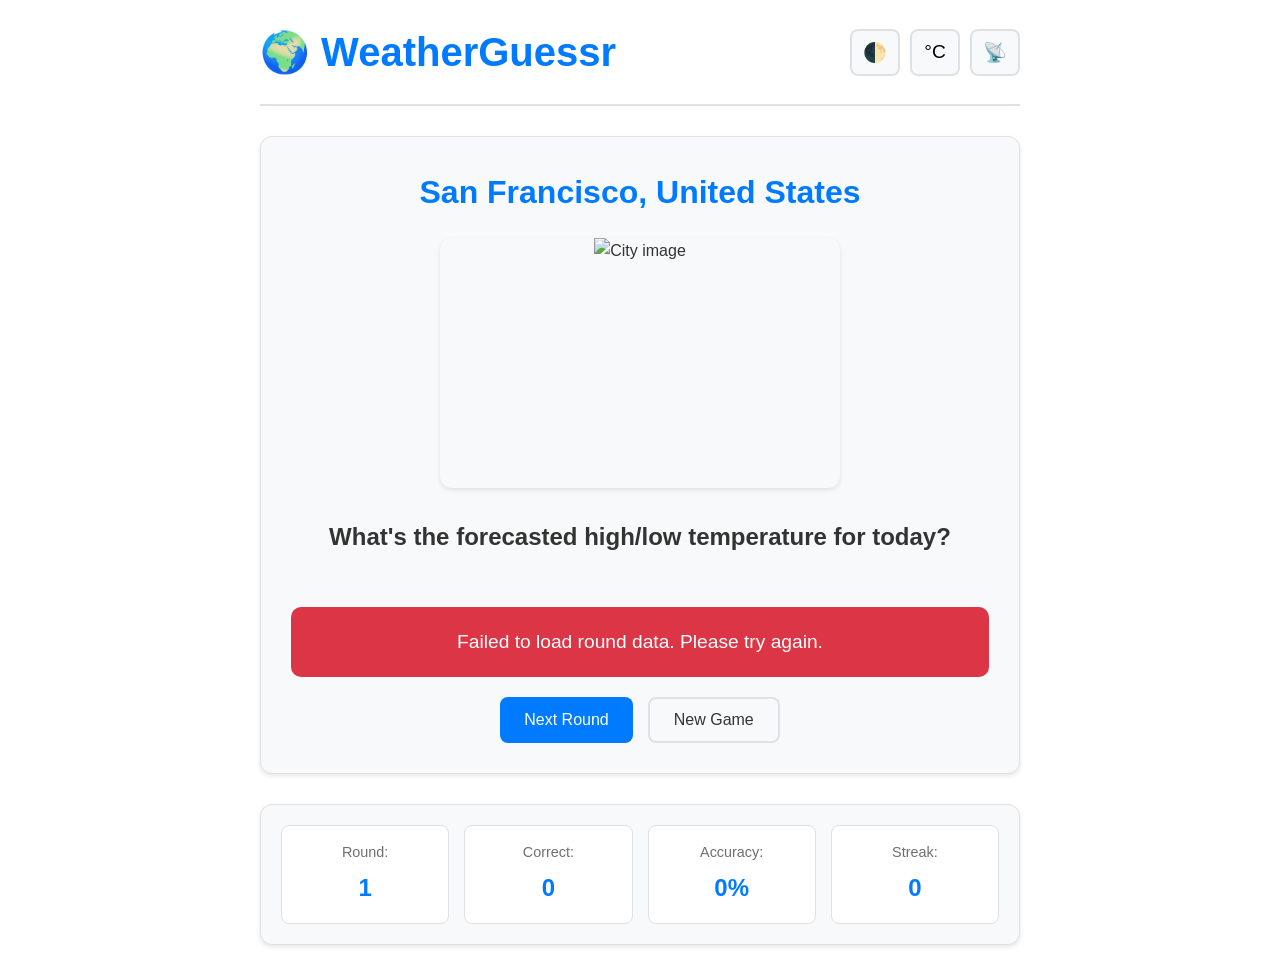
==== index.html @ f7d40713 "init commit" ====
<!DOCTYPE html>
<html lang="en">
<head>
    <meta charset="UTF-8">
    <meta name="viewport" content="width=device-width, initial-scale=1.0">
    <title>WeatherGuessr - Guess the Weather!</title>
    <link rel="icon" type="image/x-icon" href="favicon.ico">
    <link rel="stylesheet" href="styles.css">
</head>
<body>
    <div class="container">
        <header>
            <h1>🌍 WeatherGuessr</h1>
            <div class="controls">
                <button id="theme-toggle" class="control-btn" title="Toggle Dark/Light Mode">🌓</button>
                <button id="temp-toggle" class="control-btn" title="Toggle °C/°F">°C</button>
                <button id="api-status" class="control-btn" title="Check API Status">📡</button>
            </div>
        </header>

        <main>
            <div id="loading" class="loading hidden">Loading...</div>
            
            <div id="game-container" class="game-container">
                <div class="city-info">
                    <h2 id="city-name">Loading city...</h2>
                    <div id="city-image-container" class="city-image-container">
                        <img id="city-image" src="" alt="City image" class="city-image">
                    </div>
                </div>

                <div class="question">
                    <h3>What's the forecasted high/low temperature for today?</h3>
                    <div id="choices" class="choices">
                        <!-- Temperature choices will be populated here -->
                    </div>
                </div>

                <div id="feedback" class="feedback hidden">
                    <!-- Feedback will be shown here -->
                </div>

                <div class="game-actions">
                    <button id="next-round" class="btn btn-primary hidden">Next Round</button>
                    <button id="new-game" class="btn btn-secondary">New Game</button>
                </div>
            </div>

            <div class="stats">
                <div class="stat">
                    <span class="stat-label">Round:</span>
                    <span id="round-count">1</span>
                </div>
                <div class="stat">
                    <span class="stat-label">Correct:</span>
                    <span id="correct-count">0</span>
                </div>
                <div class="stat">
                    <span class="stat-label">Accuracy:</span>
                    <span id="accuracy">0%</span>
                </div>
                <div class="stat">
                    <span class="stat-label">Streak:</span>
                    <span id="streak">0</span>
                </div>
            </div>
        </main>
    </div>

    <script src="cities.js"></script>
    <script src="app.js"></script>
</body>
</html>
---- styles.css ----
:root {
    --bg-color: #ffffff;
    --text-color: #333333;
    --card-bg: #f8f9fa;
    --border-color: #dee2e6;
    --primary-color: #007bff;
    --success-color: #28a745;
    --danger-color: #dc3545;
    --warning-color: #ffc107;
    --shadow: 0 2px 4px rgba(0,0,0,0.1);
}

[data-theme="dark"] {
    --bg-color: #121212;
    --text-color: #ffffff;
    --card-bg: #1e1e1e;
    --border-color: #333333;
    --primary-color: #4dabf7;
    --success-color: #51cf66;
    --danger-color: #ff6b6b;
    --warning-color: #ffd43b;
    --shadow: 0 2px 4px rgba(0,0,0,0.3);
}

* {
    margin: 0;
    padding: 0;
    box-sizing: border-box;
}

body {
    font-family: -apple-system, BlinkMacSystemFont, 'Segoe UI', Roboto, Oxygen, Ubuntu, Cantarell, sans-serif;
    background-color: var(--bg-color);
    color: var(--text-color);
    line-height: 1.6;
    transition: background-color 0.3s ease, color 0.3s ease;
}

.container {
    max-width: 800px;
    margin: 0 auto;
    padding: 20px;
    min-height: 100vh;
}

header {
    display: flex;
    justify-content: space-between;
    align-items: center;
    margin-bottom: 30px;
    padding-bottom: 20px;
    border-bottom: 2px solid var(--border-color);
}

h1 {
    font-size: 2.5rem;
    font-weight: 700;
    color: var(--primary-color);
}

.controls {
    display: flex;
    gap: 10px;
}

.control-btn {
    background: var(--card-bg);
    border: 2px solid var(--border-color);
    border-radius: 8px;
    padding: 10px;
    font-size: 1.2rem;
    cursor: pointer;
    transition: all 0.2s ease;
    min-width: 50px;
}

.control-btn:hover {
    background: var(--primary-color);
    color: white;
    transform: translateY(-2px);
}

.game-container {
    background: var(--card-bg);
    border-radius: 12px;
    padding: 30px;
    margin-bottom: 30px;
    box-shadow: var(--shadow);
    border: 1px solid var(--border-color);
}

.city-info {
    text-align: center;
    margin-bottom: 30px;
}

.city-info h2 {
    font-size: 2rem;
    margin-bottom: 20px;
    color: var(--primary-color);
}

.city-image-container {
    width: 100%;
    max-width: 400px;
    height: 250px;
    margin: 0 auto;
    border-radius: 12px;
    overflow: hidden;
    box-shadow: var(--shadow);
}

.city-image {
    width: 100%;
    height: 100%;
    object-fit: cover;
    transition: transform 0.3s ease;
}

.city-image:hover {
    transform: scale(1.05);
}

.question h3 {
    text-align: center;
    margin-bottom: 25px;
    font-size: 1.5rem;
    color: var(--text-color);
}

.choices {
    display: grid;
    grid-template-columns: repeat(auto-fit, minmax(200px, 1fr));
    gap: 15px;
    margin-bottom: 25px;
}

.choice {
    background: var(--bg-color);
    border: 2px solid var(--border-color);
    border-radius: 10px;
    padding: 20px;
    text-align: center;
    cursor: pointer;
    transition: all 0.2s ease;
    font-size: 1.1rem;
    font-weight: 500;
}

.choice:hover {
    border-color: var(--primary-color);
    transform: translateY(-2px);
    box-shadow: var(--shadow);
}

.choice.selected {
    background: var(--primary-color);
    color: white;
    border-color: var(--primary-color);
}

.choice.correct {
    background: var(--success-color);
    color: white;
    border-color: var(--success-color);
}

.choice.incorrect {
    background: var(--danger-color);
    color: white;
    border-color: var(--danger-color);
}

.feedback {
    text-align: center;
    padding: 20px;
    margin: 20px 0;
    border-radius: 10px;
    font-size: 1.2rem;
    font-weight: 500;
}

.feedback.correct {
    background: var(--success-color);
    color: white;
}

.feedback.incorrect {
    background: var(--danger-color);
    color: white;
}

.game-actions {
    display: flex;
    gap: 15px;
    justify-content: center;
    flex-wrap: wrap;
}

.btn {
    padding: 12px 24px;
    border: none;
    border-radius: 8px;
    font-size: 1rem;
    font-weight: 500;
    cursor: pointer;
    transition: all 0.2s ease;
    min-width: 120px;
}

.btn-primary {
    background: var(--primary-color);
    color: white;
}

.btn-primary:hover {
    background: #0056b3;
    transform: translateY(-2px);
}

.btn-secondary {
    background: var(--card-bg);
    color: var(--text-color);
    border: 2px solid var(--border-color);
}

.btn-secondary:hover {
    background: var(--border-color);
    transform: translateY(-2px);
}

.stats {
    display: grid;
    grid-template-columns: repeat(auto-fit, minmax(150px, 1fr));
    gap: 15px;
    background: var(--card-bg);
    padding: 20px;
    border-radius: 12px;
    box-shadow: var(--shadow);
    border: 1px solid var(--border-color);
}

.stat {
    text-align: center;
    padding: 15px;
    background: var(--bg-color);
    border-radius: 8px;
    border: 1px solid var(--border-color);
}

.stat-label {
    display: block;
    font-size: 0.9rem;
    color: var(--text-color);
    opacity: 0.7;
    margin-bottom: 5px;
}

.stat span:last-child {
    font-size: 1.5rem;
    font-weight: 700;
    color: var(--primary-color);
}

.loading {
    text-align: center;
    padding: 40px;
    font-size: 1.2rem;
    color: var(--primary-color);
}

.hidden {
    display: none !important;
}

.api-status {
    position: fixed;
    top: 20px;
    right: 20px;
    background: var(--card-bg);
    border: 2px solid var(--border-color);
    border-radius: 8px;
    padding: 15px;
    box-shadow: var(--shadow);
    z-index: 1000;
    max-width: 300px;
}

.api-status.success {
    border-color: var(--success-color);
}

.api-status.error {
    border-color: var(--danger-color);
}

@media (max-width: 768px) {
    .container {
        padding: 15px;
    }
    
    h1 {
        font-size: 2rem;
    }
    
    .game-container {
        padding: 20px;
    }
    
    .choices {
        grid-template-columns: 1fr;
    }
    
    .stats {
        grid-template-columns: repeat(2, 1fr);
    }
    
    .game-actions {
        flex-direction: column;
        align-items: center;
    }
    
    .controls {
        flex-wrap: wrap;
    }
}

@media (max-width: 480px) {
    .stats {
        grid-template-columns: 1fr;
    }
    
    .city-image-container {
        height: 200px;
    }
}
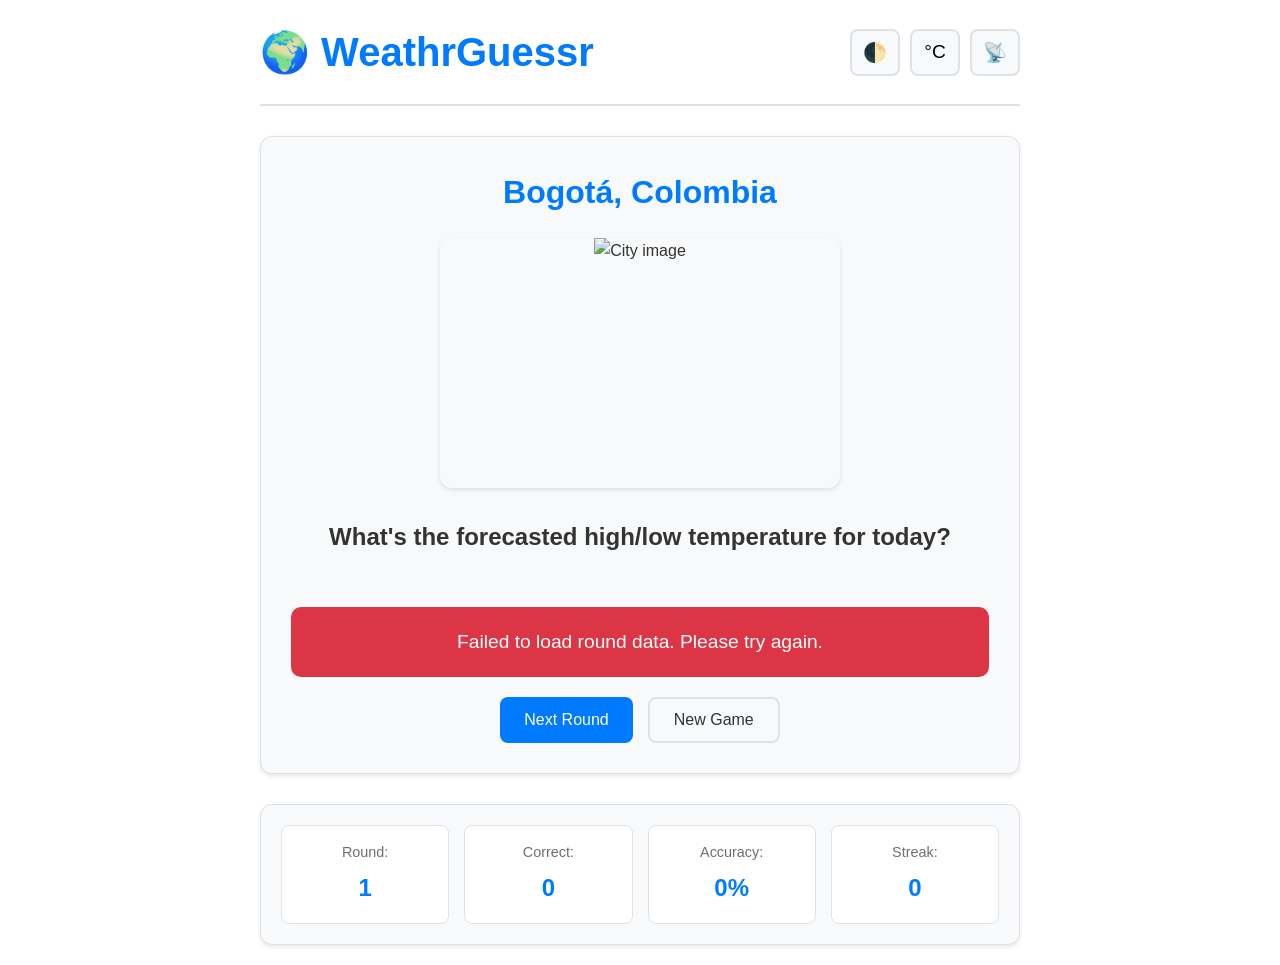
==== commit 3a011e66: "fixed naming and favicon" ====
--- a/index.html
+++ b/index.html
@@ -3,14 +3,14 @@
 <head>
     <meta charset="UTF-8">
     <meta name="viewport" content="width=device-width, initial-scale=1.0">
-    <title>WeatherGuessr - Guess the Weather!</title>
+    <title>WeathrGuessr - Guess the Weather!</title>
     <link rel="icon" type="image/x-icon" href="favicon.ico">
     <link rel="stylesheet" href="styles.css">
 </head>
 <body>
     <div class="container">
         <header>
-            <h1>🌍 WeatherGuessr</h1>
+            <h1>🌍 WeathrGuessr</h1>
             <div class="controls">
                 <button id="theme-toggle" class="control-btn" title="Toggle Dark/Light Mode">🌓</button>
                 <button id="temp-toggle" class="control-btn" title="Toggle °C/°F">°C</button>
@@ -70,4 +70,4 @@
     <script src="cities.js"></script>
     <script src="app.js"></script>
 </body>
-</html>+</html>
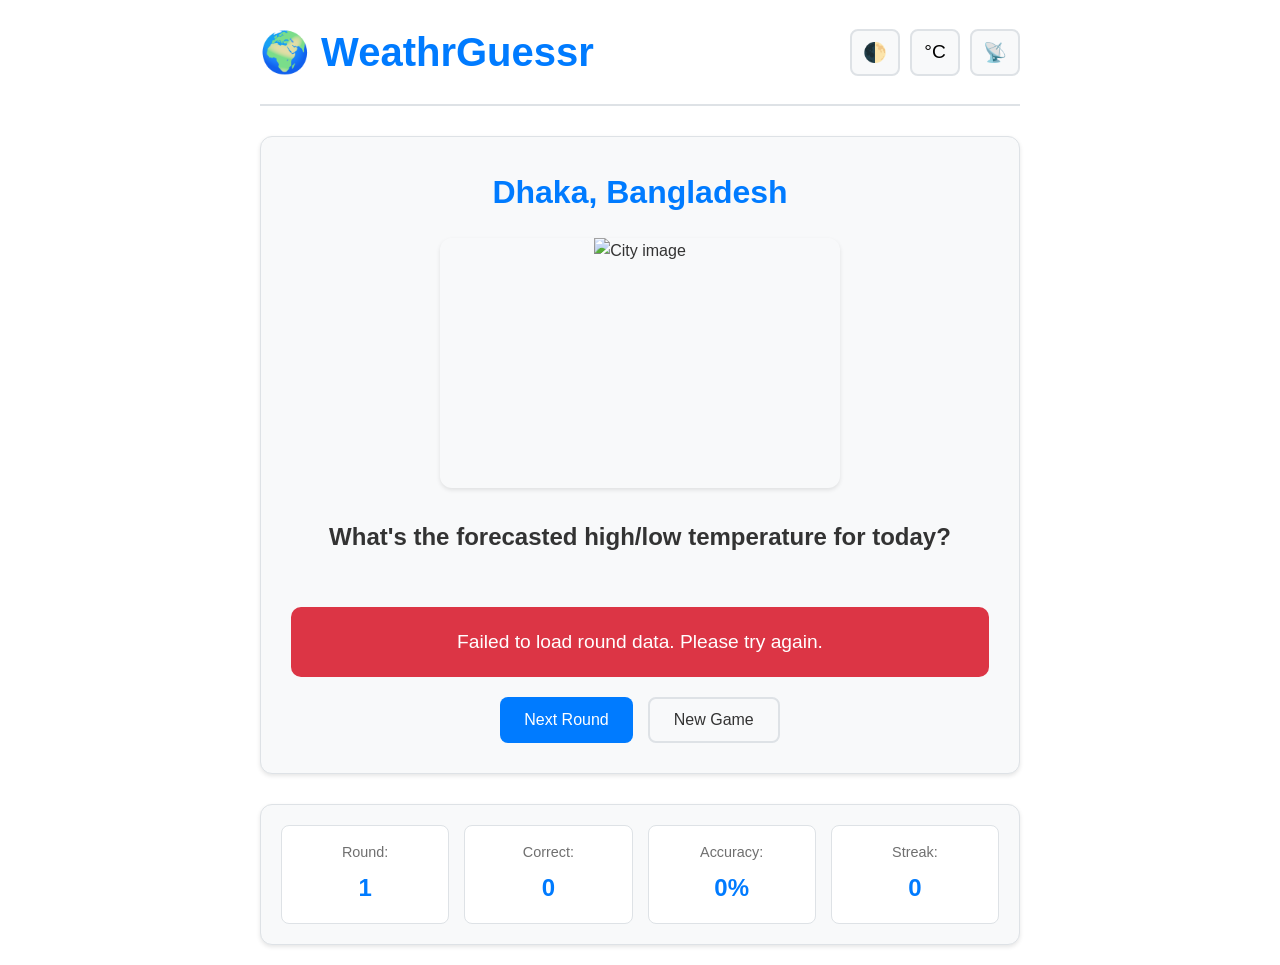
==== commit 24611c9c: "added google analytics" ====
--- a/index.html
+++ b/index.html
@@ -6,6 +6,15 @@
     <title>WeathrGuessr - Guess the Weather!</title>
     <link rel="icon" type="image/x-icon" href="favicon.ico">
     <link rel="stylesheet" href="styles.css">
+    <!-- Google tag (gtag.js) -->
+    <script async src="https://www.googletagmanager.com/gtag/js?id=G-RKL1DZJ22F"></script>
+    <script>
+      window.dataLayer = window.dataLayer || [];
+      function gtag(){dataLayer.push(arguments);}
+      gtag('js', new Date());
+
+      gtag('config', 'G-RKL1DZJ22F');
+    </script>
 </head>
 <body>
     <div class="container">
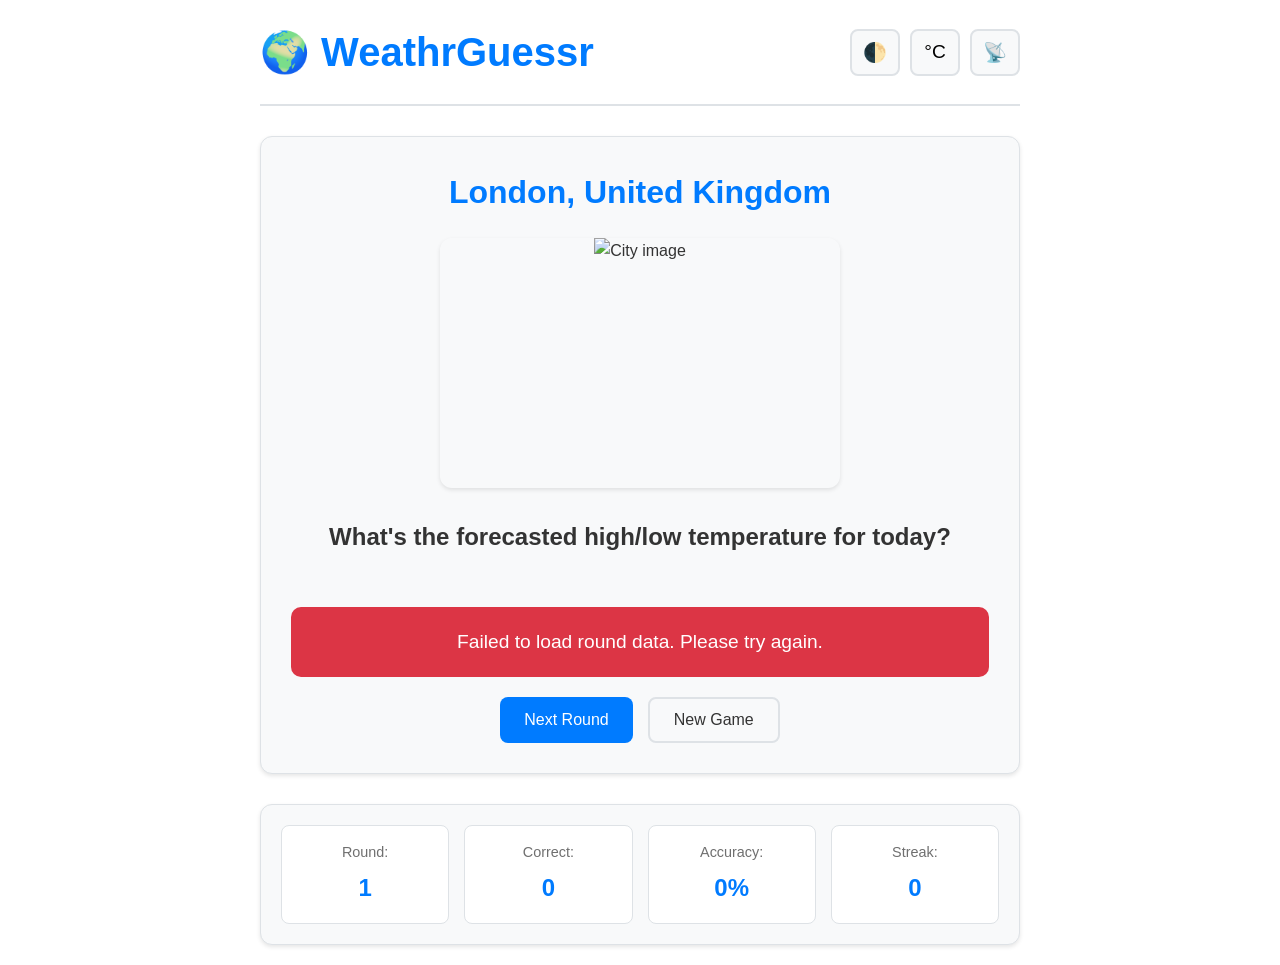
==== commit 6e600bd5: "enabled seo" ====
--- a/index.html
+++ b/index.html
@@ -3,9 +3,57 @@
 <head>
     <meta charset="UTF-8">
     <meta name="viewport" content="width=device-width, initial-scale=1.0">
-    <title>WeathrGuessr - Guess the Weather!</title>
+    <title>WeathrGuessr - Guess the Weather Game | Test Your Weather Knowledge</title>
+    <meta name="description" content="Play WeathrGuessr, the ultimate weather guessing game! Test your knowledge by predicting temperatures in cities worldwide. Challenge yourself with real weather forecasts.">
+    <meta name="keywords" content="weather game, temperature guessing, weather forecast, geography game, educational game, weather quiz">
+    <meta name="author" content="WeathrGuessr">
+    <meta name="robots" content="index, follow">
+    <link rel="canonical" href="https://weathrguessr.com/">
+    
+    <!-- Open Graph Meta Tags -->
+    <meta property="og:title" content="WeathrGuessr - Guess the Weather Game">
+    <meta property="og:description" content="Test your weather knowledge by guessing temperatures in cities worldwide. Play the ultimate weather guessing game!">
+    <meta property="og:type" content="website">
+    <meta property="og:url" content="https://weathrguessr.com/">
+    <meta property="og:image" content="https://weathrguessr.com/globe.svg">
+    <meta property="og:site_name" content="WeathrGuessr">
+    
+    <!-- Twitter Card Meta Tags -->
+    <meta name="twitter:card" content="summary_large_image">
+    <meta name="twitter:title" content="WeathrGuessr - Guess the Weather Game">
+    <meta name="twitter:description" content="Test your weather knowledge by guessing temperatures in cities worldwide!">
+    <meta name="twitter:image" content="https://weathrguessr.com/globe.svg">
+    
     <link rel="icon" type="image/x-icon" href="favicon.ico">
     <link rel="stylesheet" href="styles.css">
+    
+    <!-- Structured Data -->
+    <script type="application/ld+json">
+    {
+      "@context": "https://schema.org",
+      "@type": "WebApplication",
+      "name": "WeathrGuessr",
+      "description": "Test your weather knowledge by guessing temperatures in cities worldwide. Play the ultimate weather guessing game!",
+      "url": "https://weathrguessr.com",
+      "applicationCategory": "GameApplication",
+      "operatingSystem": "Web Browser",
+      "offers": {
+        "@type": "Offer",
+        "price": "0",
+        "priceCurrency": "USD"
+      },
+      "author": {
+        "@type": "Organization",
+        "name": "WeathrGuessr"
+      },
+      "aggregateRating": {
+        "@type": "AggregateRating",
+        "ratingValue": "4.5",
+        "ratingCount": "100"
+      }
+    }
+    </script>
+    
     <!-- Google tag (gtag.js) -->
     <script async src="https://www.googletagmanager.com/gtag/js?id=G-RKL1DZJ22F"></script>
     <script>
@@ -38,12 +86,12 @@
                     </div>
                 </div>
 
-                <div class="question">
+                <section class="question">
                     <h3>What's the forecasted high/low temperature for today?</h3>
                     <div id="choices" class="choices">
                         <!-- Temperature choices will be populated here -->
                     </div>
-                </div>
+                </section>
 
                 <div id="feedback" class="feedback hidden">
                     <!-- Feedback will be shown here -->
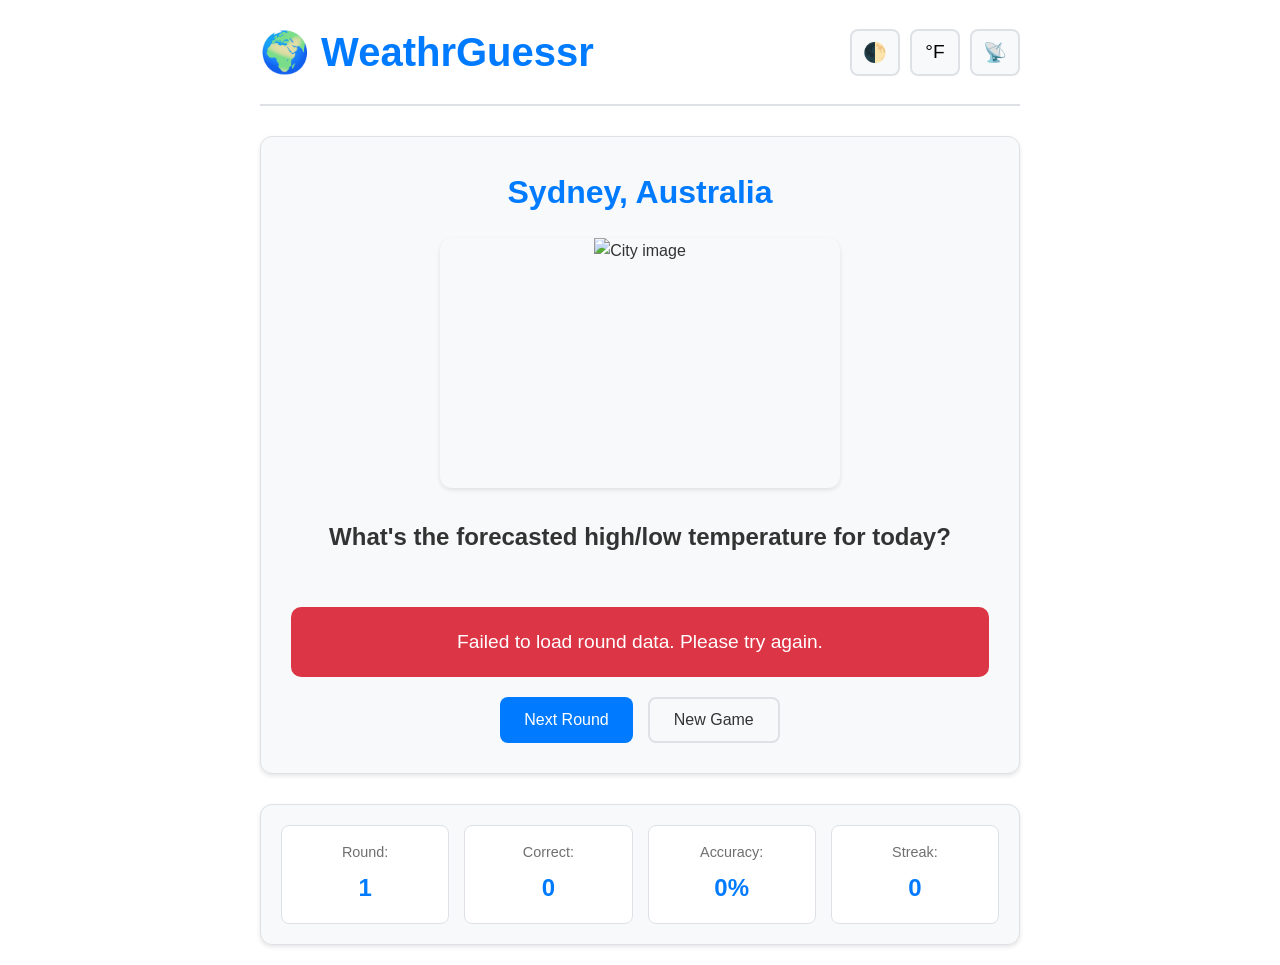
==== commit 507e95e8: "changed app.js and index.html to default to fahrenheit" ====
--- a/index.html
+++ b/index.html
@@ -70,7 +70,7 @@
             <h1>🌍 WeathrGuessr</h1>
             <div class="controls">
                 <button id="theme-toggle" class="control-btn" title="Toggle Dark/Light Mode">🌓</button>
-                <button id="temp-toggle" class="control-btn" title="Toggle °C/°F">°C</button>
+                <button id="temp-toggle" class="control-btn" title="Toggle °C/°F">°F</button>
                 <button id="api-status" class="control-btn" title="Check API Status">📡</button>
             </div>
         </header>
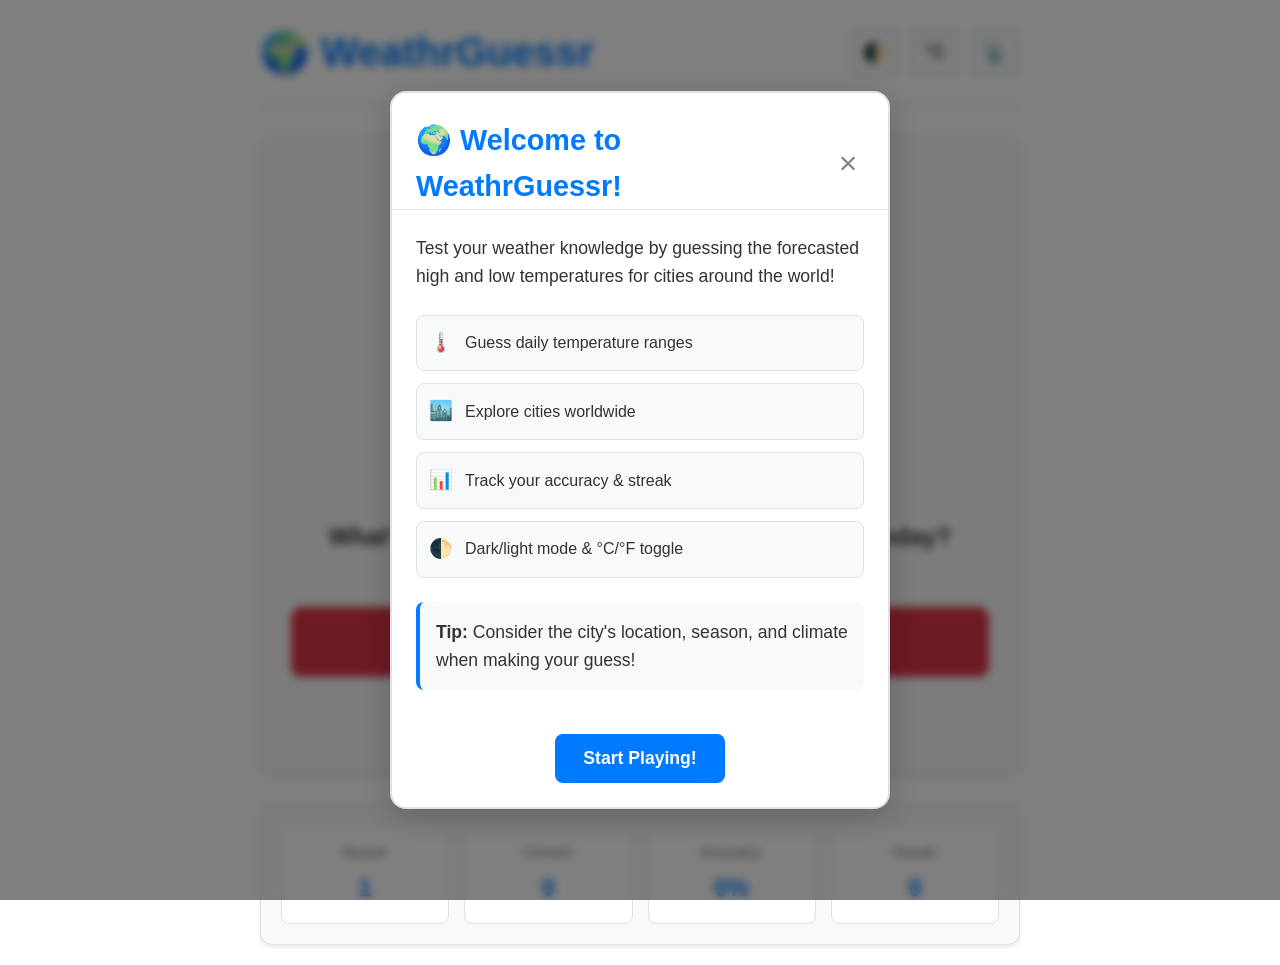
==== commit a90d9d06: "Added welcome screen for first time visitors" ====
--- a/index.html
+++ b/index.html
@@ -78,6 +78,41 @@
         <main>
             <div id="loading" class="loading hidden">Loading...</div>
             
+            <!-- Welcome Dialog -->
+            <div id="welcome-dialog" class="welcome-dialog hidden">
+                <div class="welcome-content">
+                    <div class="welcome-header">
+                        <h2>🌍 Welcome to WeathrGuessr!</h2>
+                        <button id="close-welcome" class="close-btn">&times;</button>
+                    </div>
+                    <div class="welcome-body">
+                        <p>Test your weather knowledge by guessing the forecasted high and low temperatures for cities around the world!</p>
+                        <div class="welcome-features">
+                            <div class="feature">
+                                <span class="feature-icon">🌡️</span>
+                                <span>Guess daily temperature ranges</span>
+                            </div>
+                            <div class="feature">
+                                <span class="feature-icon">🏙️</span>
+                                <span>Explore cities worldwide</span>
+                            </div>
+                            <div class="feature">
+                                <span class="feature-icon">📊</span>
+                                <span>Track your accuracy & streak</span>
+                            </div>
+                            <div class="feature">
+                                <span class="feature-icon">🌓</span>
+                                <span>Dark/light mode & °C/°F toggle</span>
+                            </div>
+                        </div>
+                        <p class="welcome-tip"><strong>Tip:</strong> Consider the city's location, season, and climate when making your guess!</p>
+                    </div>
+                    <div class="welcome-footer">
+                        <button id="start-playing" class="btn btn-primary">Start Playing!</button>
+                    </div>
+                </div>
+            </div>
+            
             <div id="game-container" class="game-container">
                 <div class="city-info">
                     <h2 id="city-name">Loading city...</h2>
--- a/styles.css
+++ b/styles.css
@@ -294,6 +294,118 @@
     border-color: var(--danger-color);
 }
 
+/* Welcome Dialog Styles */
+.welcome-dialog {
+    position: fixed;
+    top: 0;
+    left: 0;
+    width: 100%;
+    height: 100%;
+    background: rgba(0, 0, 0, 0.5);
+    display: flex;
+    justify-content: center;
+    align-items: center;
+    z-index: 2000;
+    backdrop-filter: blur(4px);
+}
+
+.welcome-content {
+    background: var(--bg-color);
+    border-radius: 16px;
+    box-shadow: 0 8px 32px rgba(0, 0, 0, 0.2);
+    max-width: 500px;
+    width: 90%;
+    max-height: 90vh;
+    overflow-y: auto;
+    border: 2px solid var(--border-color);
+}
+
+.welcome-header {
+    display: flex;
+    justify-content: space-between;
+    align-items: center;
+    padding: 24px 24px 0;
+    border-bottom: 1px solid var(--border-color);
+    margin-bottom: 24px;
+}
+
+.welcome-header h2 {
+    margin: 0;
+    color: var(--primary-color);
+    font-size: 1.8rem;
+}
+
+.close-btn {
+    background: none;
+    border: none;
+    font-size: 2rem;
+    cursor: pointer;
+    color: var(--text-color);
+    opacity: 0.6;
+    transition: opacity 0.2s ease;
+    padding: 0;
+    width: 32px;
+    height: 32px;
+    display: flex;
+    align-items: center;
+    justify-content: center;
+}
+
+.close-btn:hover {
+    opacity: 1;
+}
+
+.welcome-body {
+    padding: 0 24px 24px;
+}
+
+.welcome-body p {
+    margin-bottom: 20px;
+    font-size: 1.1rem;
+    line-height: 1.6;
+}
+
+.welcome-features {
+    display: grid;
+    gap: 12px;
+    margin: 24px 0;
+}
+
+.feature {
+    display: flex;
+    align-items: center;
+    gap: 12px;
+    padding: 12px;
+    background: var(--card-bg);
+    border-radius: 8px;
+    border: 1px solid var(--border-color);
+}
+
+.feature-icon {
+    font-size: 1.2rem;
+    min-width: 24px;
+}
+
+.welcome-tip {
+    background: var(--card-bg);
+    padding: 16px;
+    border-radius: 8px;
+    border-left: 4px solid var(--primary-color);
+    margin-top: 20px;
+    font-size: 0.95rem;
+}
+
+.welcome-footer {
+    padding: 0 24px 24px;
+    text-align: center;
+}
+
+.welcome-footer .btn {
+    padding: 14px 28px;
+    font-size: 1.1rem;
+    font-weight: 600;
+}
+
 @media (max-width: 768px) {
     .container {
         padding: 15px;
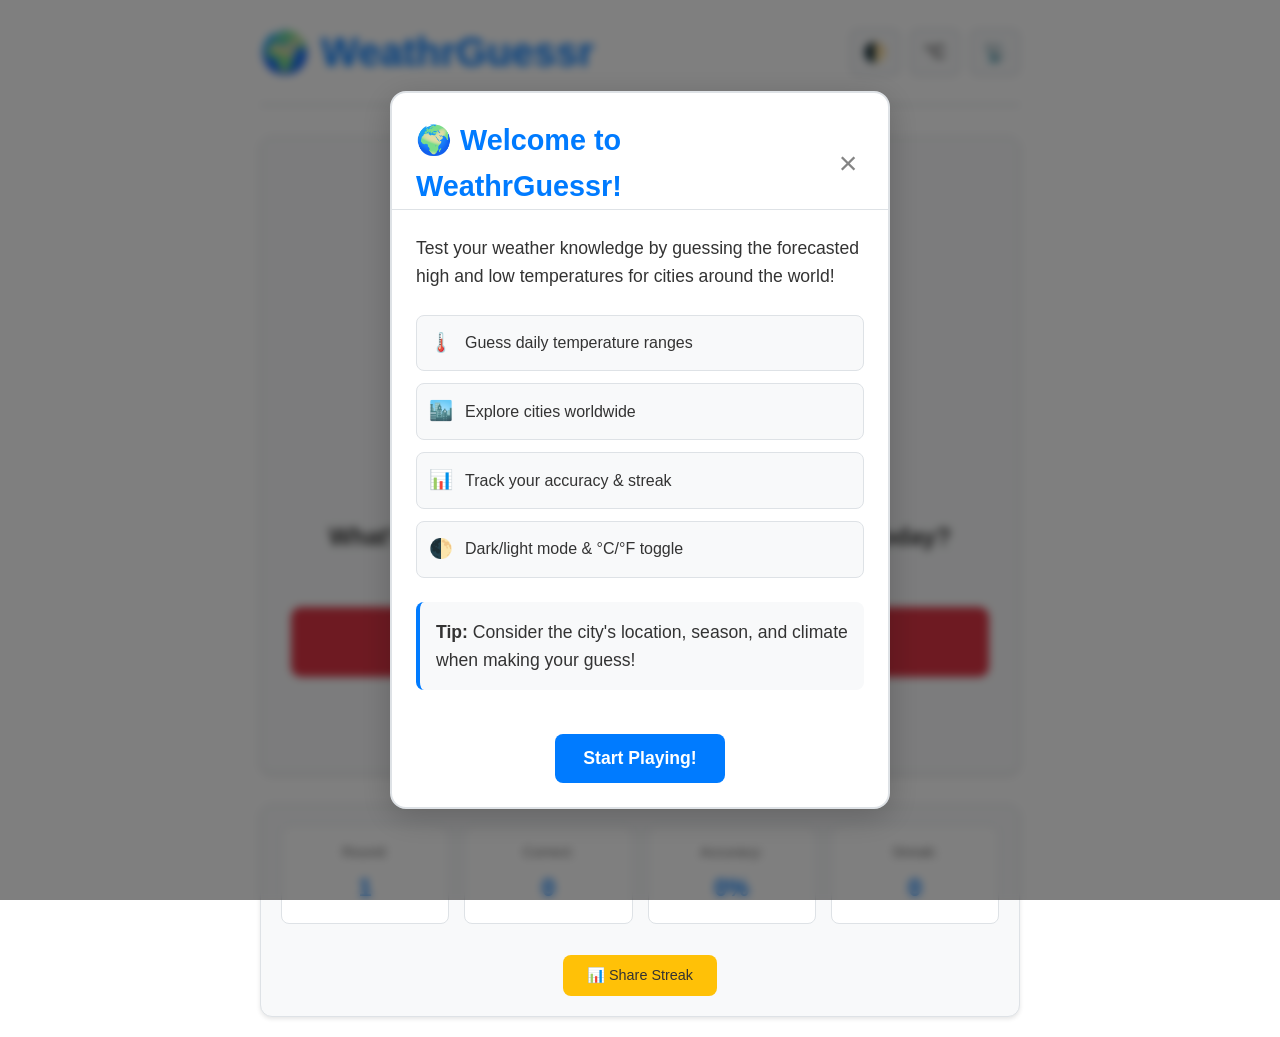
==== commit 801e24dd: "added share feature" ====
--- a/index.html
+++ b/index.html
@@ -155,6 +155,7 @@
                     <span class="stat-label">Streak:</span>
                     <span id="streak">0</span>
                 </div>
+                <button id="share-streak" class="btn btn-share" title="Share your streak">📊 Share Streak</button>
             </div>
         </main>
     </div>
--- a/styles.css
+++ b/styles.css
@@ -406,6 +406,134 @@
     font-weight: 600;
 }
 
+.btn-share {
+    background: var(--warning-color);
+    color: #333;
+    margin-top: 16px;
+    grid-column: 1 / -1;
+    justify-self: center;
+    font-size: 0.9rem;
+}
+
+.btn-share:hover {
+    background: #e6ac00;
+    transform: translateY(-2px);
+}
+
+.share-feedback {
+    position: fixed;
+    top: 20px;
+    right: 20px;
+    background: var(--success-color);
+    color: white;
+    padding: 12px 20px;
+    border-radius: 8px;
+    font-weight: 500;
+    box-shadow: var(--shadow);
+    z-index: 1000;
+    animation: slideIn 0.3s ease-out;
+}
+
+@keyframes slideIn {
+    from {
+        transform: translateX(100%);
+        opacity: 0;
+    }
+    to {
+        transform: translateX(0);
+        opacity: 1;
+    }
+}
+
+.share-dialog {
+    position: fixed;
+    top: 0;
+    left: 0;
+    width: 100%;
+    height: 100%;
+    background: rgba(0, 0, 0, 0.5);
+    display: flex;
+    justify-content: center;
+    align-items: center;
+    z-index: 1000;
+}
+
+.share-dialog-content {
+    background: var(--card-bg);
+    border-radius: 12px;
+    box-shadow: var(--shadow);
+    max-width: 500px;
+    width: 90%;
+    max-height: 80vh;
+    overflow-y: auto;
+}
+
+.share-dialog-header {
+    display: flex;
+    justify-content: space-between;
+    align-items: center;
+    padding: 20px 24px 16px;
+    border-bottom: 1px solid var(--border-color);
+}
+
+.share-dialog-header h3 {
+    margin: 0;
+    color: var(--text-color);
+}
+
+.share-dialog-header .close-btn {
+    background: none;
+    border: none;
+    font-size: 24px;
+    cursor: pointer;
+    color: var(--text-color);
+    padding: 0;
+    width: 32px;
+    height: 32px;
+    display: flex;
+    align-items: center;
+    justify-content: center;
+    border-radius: 50%;
+    transition: background-color 0.2s ease;
+}
+
+.share-dialog-header .close-btn:hover {
+    background: var(--border-color);
+}
+
+.share-dialog-body {
+    padding: 20px 24px 24px;
+}
+
+.share-dialog-body p {
+    margin: 0 0 16px 0;
+    color: var(--text-color);
+}
+
+.share-text {
+    width: 100%;
+    height: 200px;
+    padding: 12px;
+    border: 2px solid var(--border-color);
+    border-radius: 8px;
+    background: var(--bg-color);
+    color: var(--text-color);
+    font-family: inherit;
+    font-size: 14px;
+    line-height: 1.5;
+    resize: none;
+    margin-bottom: 16px;
+}
+
+.share-text:focus {
+    outline: none;
+    border-color: var(--primary-color);
+}
+
+.copy-btn {
+    width: 100%;
+}
+
 @media (max-width: 768px) {
     .container {
         padding: 15px;
